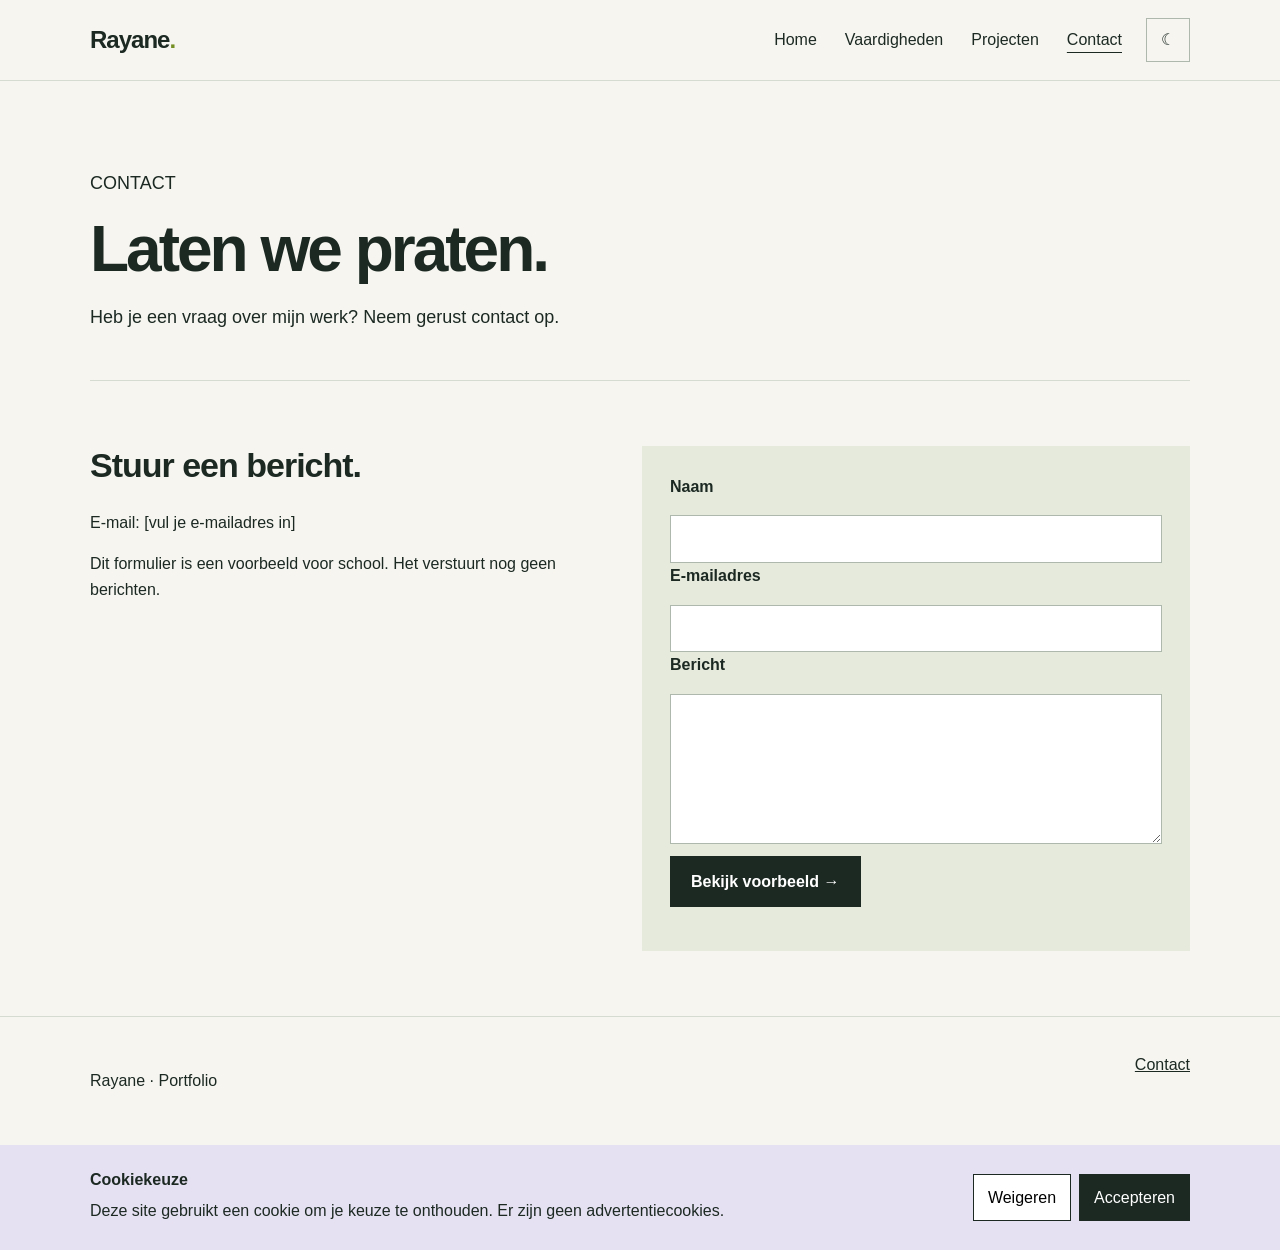
==== contact.html @ 3f1f2404 "Project setup completed" ====
<!DOCTYPE html>
<html lang="nl">
<head>
  <meta charset="UTF-8">
  <meta name="viewport" content="width=device-width, initial-scale=1.0">
  <title>Contact | Rayane</title>
  <link rel="stylesheet" href="style.css">
  <script src="script.js" defer></script>
</head>
<body>
  <!-- Het menu staat op elke pagina. -->
  <header class="header">
    <div class="container header-inner">
      <a class="logo" href="index.html">Rayane<span>.</span></a>
      <button id="menu-button" class="menu-button" type="button" aria-controls="nav-links" aria-expanded="false">Menu</button>
      <nav id="nav-links" class="nav-links" aria-label="Hoofdnavigatie">
        <a href="index.html">Home</a>
        <a href="vaardigheden.html">Vaardigheden</a>
        <a href="projecten.html">Projecten</a>
        <a href="contact.html" aria-current="page">Contact</a>
      </nav>
      <button id="theme-button" class="theme-button" type="button" aria-label="Wissel tussen licht en donker">☾</button>
    </div>
  </header>

  <main class="container">
    <section class="page-title">
      <p class="label">CONTACT</p>
      <h1>Laten we <span>praten.</span></h1>
      <p>Heb je een vraag over mijn werk? Neem gerust contact op.</p>
    </section>
    <section class="section contact-layout">
      <div>
        <h2>Stuur een bericht.</h2>
        <p>E-mail: [vul je e-mailadres in]</p>
        <p>Dit formulier is een voorbeeld voor school. Het verstuurt nog geen berichten.</p>
      </div>
      <form id="contact-form" class="contact-form">
        <label for="name">Naam</label>
        <input id="name" name="name" type="text" required>
        <label for="email">E-mailadres</label>
        <input id="email" name="email" type="email" required>
        <label for="message">Bericht</label>
        <textarea id="message" name="message" rows="5" required></textarea>
        <button class="button" type="submit">Bekijk voorbeeld →</button>
        <p id="form-message" role="status"></p>
      </form>
    </section>
  </main>

  <footer class="footer">
    <div class="container">
      <p>Rayane · Portfolio</p>
      <a href="contact.html">Contact</a>
    </div>
  </footer>

  <!-- Deze melding is een voorbeeld voor het schoolproject. -->
  <div id="cookie-box" class="cookie-box">
    <div class="container cookie-inner">
      <div>
        <strong>Cookiekeuze</strong>
        <p>Deze site gebruikt een cookie om je keuze te onthouden. Er zijn geen advertentiecookies.</p>
      </div>
      <div class="cookie-buttons">
        <button id="cookie-reject" type="button">Weigeren</button>
        <button id="cookie-accept" type="button">Accepteren</button>
      </div>
    </div>
  </div>
</body>
</html>
---- style.css ----
/* Basis van de pagina */
* {
  box-sizing: border-box;
}

body {
  margin: 0;
  background-color: #f6f5f0;
  color: #1c2923;
  font-family: Arial, sans-serif;
  line-height: 1.6;
}

.container {
  width: 90%;
  max-width: 1100px;
  margin: 0 auto;
}

a { color: inherit; }
button, input, textarea { font: inherit; }
button { cursor: pointer; }

/* De balk bovenaan */
.header { border-bottom: 1px solid #d5dbd1; }
.header-inner {
  display: flex;
  align-items: center;
  gap: 24px;
  min-height: 80px;
}
.logo {
  margin-right: auto;
  font-size: 24px;
  font-weight: bold;
  text-decoration: none;
  letter-spacing: -1px;
}
.logo span { color: #758f24; }
.nav-links { display: flex; gap: 28px; }
.nav-links a { text-decoration: none; }
.nav-links a:hover, .nav-links a[aria-current="page"] {
  text-decoration: underline;
  text-underline-offset: 7px;
}
.theme-button, .menu-button {
  padding: 8px 14px;
  border: 1px solid #aeb8ac;
  background: transparent;
  color: inherit;
}
.menu-button { display: none; }

/* Introductie op de homepage */
.hero {
  display: flex;
  align-items: stretch;
  gap: 55px;
  padding: 75px 0 85px;
}
.hero-text { flex: 1; align-self: center; }
.hero-text h1, .page-title h1 {
  margin: 10px 0 20px;
  font-size: 64px;
  line-height: 1.05;
  letter-spacing: -3px;
}
.hero-text h1 span { color: #718b25; }
.hero-text p { max-width: 490px; }
.hero-text #greeting { font-weight: bold; font-size: 14px; }
.hero-image {
  flex: 1;
  min-height: 400px;
  background: #d2ee7a;
  color: #1c2923;
  display: flex;
  flex-direction: column;
  align-items: center;
  justify-content: center;
}
.image-symbol {
  display: flex;
  align-items: center;
  justify-content: center;
  width: 180px;
  height: 180px;
  border: 3px solid #1c2923;
  background: #eef9cb;
  box-shadow: 15px 15px 0 #93b44a;
  font-size: 100px;
  font-weight: bold;
  transform: rotate(-6deg);
}
.hero-image p { margin-top: 35px; font-size: 13px; font-weight: bold; letter-spacing: 2px; }
.button {
  display: inline-block;
  padding: 12px 20px;
  margin-top: 12px;
  border: 1px solid #1c2923;
  background: #1c2923;
  color: white;
  text-decoration: none;
  font-weight: bold;
}
.button:hover { background: #4b6434; }

/* Kaarten en overige inhoud */
.section { padding: 65px 0; border-top: 1px solid #d5dbd1; }
h2 { margin: 0 0 25px; font-size: 34px; line-height: 1.15; letter-spacing: -1px; }
h3 { font-size: 21px; }
.cards { display: flex; gap: 18px; }
.card {
  flex: 1;
  padding: 28px;
  background: #e6eadd;
  border: 1px solid #d5dbd1;
}
.card:nth-child(2) { background: #e6e1f2; }
.card:nth-child(3) { background: #f0e9d1; }
.card h3 { margin-top: 0; }
.card a { font-weight: bold; text-underline-offset: 4px; }
.page-title { padding: 70px 0 30px; max-width: 750px; }
.page-title p { font-size: 18px; }
.table-wrap { overflow-x: auto; }
table { width: 100%; border-collapse: collapse; text-align: left; }
th, td { padding: 14px; border-bottom: 1px solid #c8d0c5; }
th { background: #e6eadd; }

/* Countdown */
.countdown {
  display: flex;
  justify-content: space-between;
  align-items: center;
  gap: 25px;
  margin: 20px 0 80px;
  padding: 35px;
  background: #1c2923;
  color: white;
}
.countdown h2 { margin-bottom: 10px; }
.countdown p { margin-bottom: 0; }
.count-box { display: flex; gap: 20px; }
.count-box span { text-align: center; font-size: 12px; }
.count-box strong { display: block; font-size: 32px; }

/* Contactformulier */
.contact-layout { display: flex; gap: 60px; }
.contact-layout > div, .contact-form { flex: 1; }
.contact-form { padding: 28px; background: #e6eadd; }
.contact-form label { display: block; margin: 0 0 16px; font-weight: bold; }
.contact-form input, .contact-form textarea {
  display: block;
  width: 100%;
  margin-top: 5px;
  padding: 10px;
  border: 1px solid #aeb8ac;
  background: white;
  color: #1c2923;
}

/* Footer en cookiemelding */
.footer { padding: 35px 0; border-top: 1px solid #d5dbd1; }
.footer .container { display: flex; justify-content: space-between; gap: 15px; }
.cookie-box { padding: 22px 0; background: #e6e1f2; color: #1c2923; }
.cookie-inner { display: flex; align-items: center; justify-content: space-between; gap: 20px; }
.cookie-inner p { margin: 5px 0; }
.cookie-buttons { display: flex; gap: 8px; }
.cookie-buttons button { padding: 10px 14px; border: 1px solid #1c2923; background: white; }
.cookie-buttons button:last-child { background: #1c2923; color: white; }
[hidden] { display: none !important; }

/* Donkere modus */
body.dark { background: #19231e; color: #f2f4ec; }
body.dark .header, body.dark .footer, body.dark .section { border-color: #4a584d; }
body.dark .card, body.dark .contact-form { background: #2b392e; border-color: #4a584d; }
body.dark th { background: #2b392e; }
body.dark .button { background: #d2ee7a; color: #1c2923; }
body.dark .countdown { background: #354639; }

/* Klein scherm: onderdelen onder elkaar */
@media (max-width: 700px) {
  .header-inner { flex-wrap: wrap; padding: 15px 0; }
  .menu-button { display: block; }
  .nav-links { display: none; order: 4; width: 100%; flex-direction: column; gap: 14px; }
  .nav-links.open { display: flex; }
  .hero, .cards, .contact-layout, .countdown, .cookie-inner { flex-direction: column; }
  .hero { padding: 50px 0; gap: 30px; }
  .hero-text h1, .page-title h1 { font-size: 48px; }
  .hero-image { width: 100%; min-height: 300px; }
  .section { padding: 50px 0; }
  .countdown { align-items: flex-start; }
  .footer .container { flex-direction: column; }
}

/* Voorbeeld van position: relative, zoals gevraagd in de opdracht. */
.hero-image { position: relative; }
body.dark .hero-text h1 span { color: #d2ee7a; }
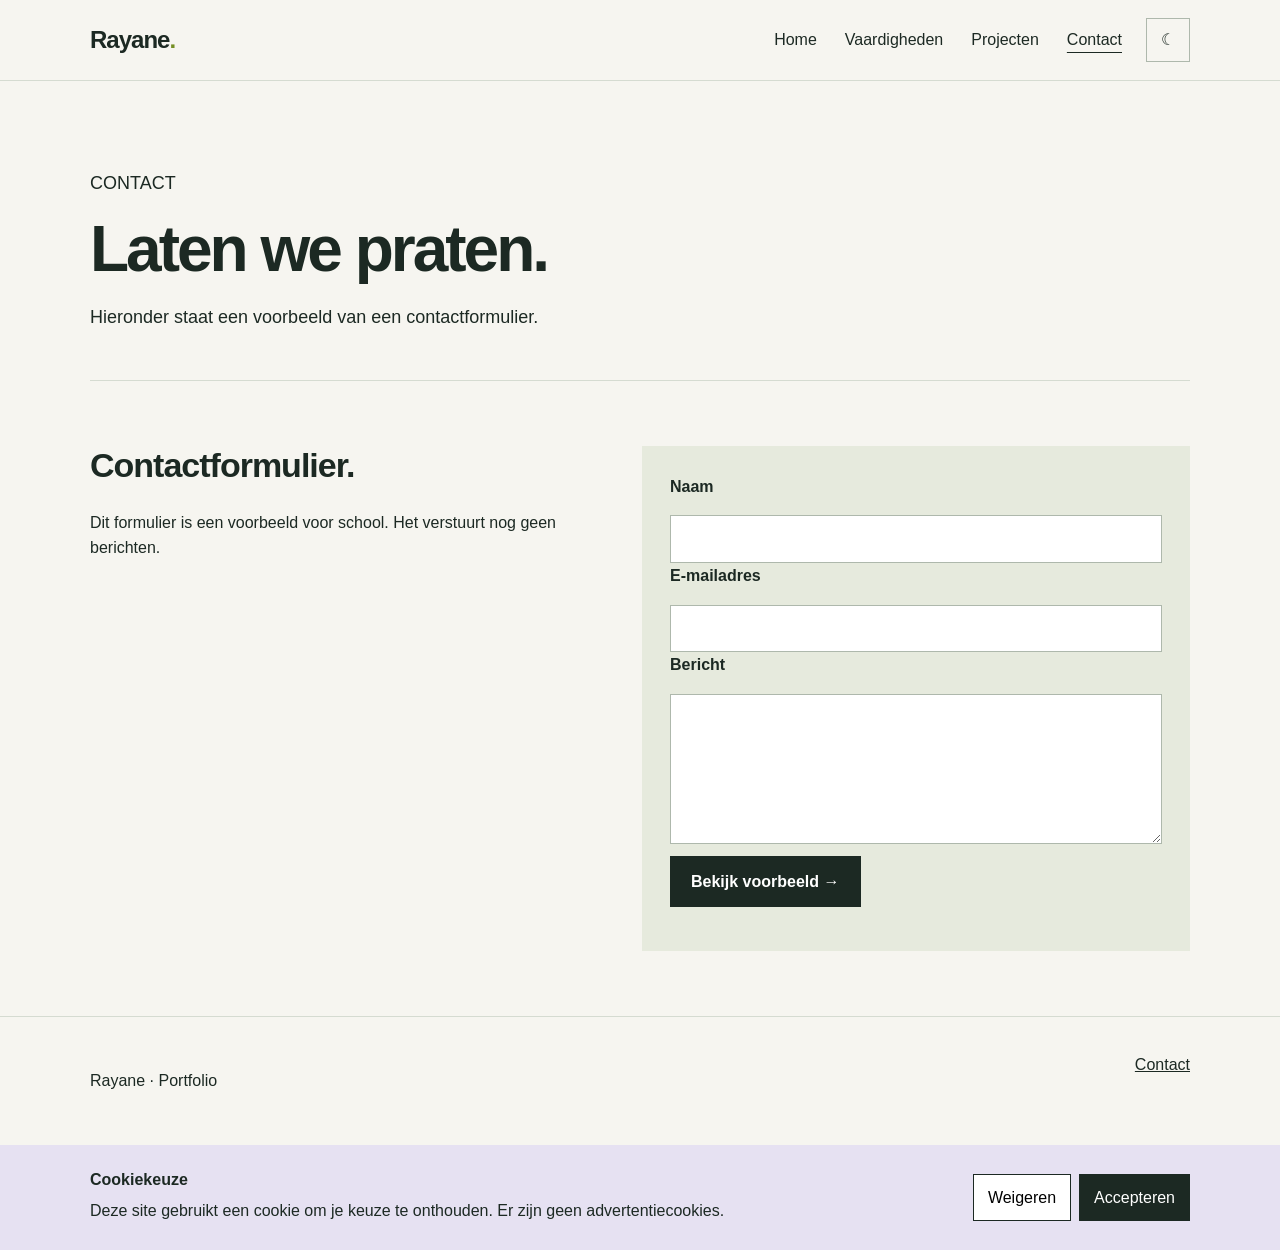
==== commit 9bb56139: "Finish contact page" ====
--- a/contact.html
+++ b/contact.html
@@ -27,12 +27,11 @@
     <section class="page-title">
       <p class="label">CONTACT</p>
       <h1>Laten we <span>praten.</span></h1>
-      <p>Heb je een vraag over mijn werk? Neem gerust contact op.</p>
+      <p>Hieronder staat een voorbeeld van een contactformulier.</p>
     </section>
     <section class="section contact-layout">
       <div>
-        <h2>Stuur een bericht.</h2>
-        <p>E-mail: [vul je e-mailadres in]</p>
+        <h2>Contactformulier.</h2>
         <p>Dit formulier is een voorbeeld voor school. Het verstuurt nog geen berichten.</p>
       </div>
       <form id="contact-form" class="contact-form">
--- a/style.css
+++ b/style.css
@@ -195,3 +195,11 @@
 /* Voorbeeld van position: relative, zoals gevraagd in de opdracht. */
 .hero-image { position: relative; }
 body.dark .hero-text h1 span { color: #d2ee7a; }
+
+/* De afbeeldingen van mijn Roblox-games. */
+.game-image {
+  width: 100%;
+  height: 180px;
+  object-fit: cover;
+  object-position: left;
+}
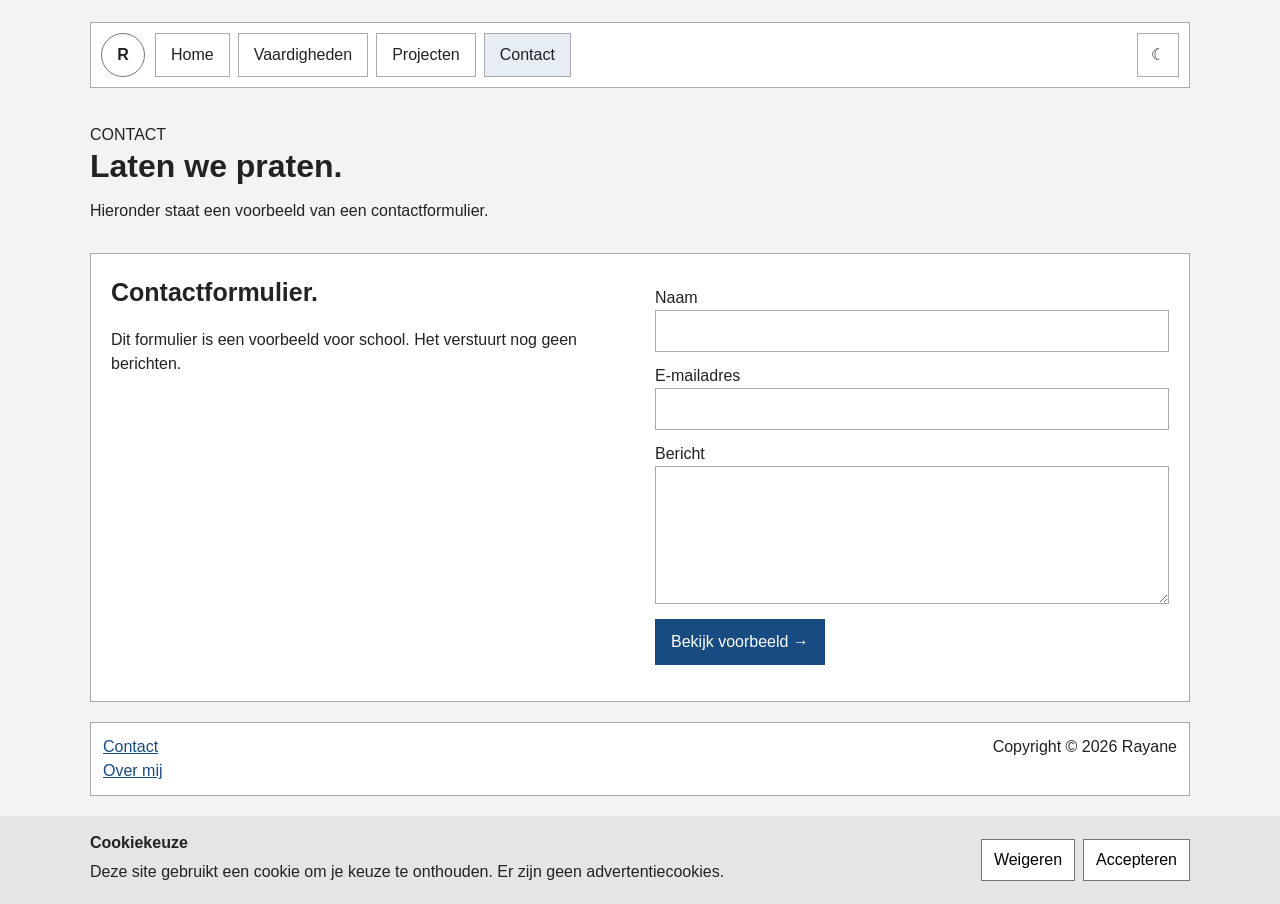
==== commit e28e9eb3: "Match portfolio wireframe" ====
--- a/contact.html
+++ b/contact.html
@@ -11,7 +11,7 @@
   <!-- Het menu staat op elke pagina. -->
   <header class="header">
     <div class="container header-inner">
-      <a class="logo" href="index.html">Rayane<span>.</span></a>
+      <a class="logo" href="index.html" aria-label="Rayane, naar de homepage">R</a>
       <button id="menu-button" class="menu-button" type="button" aria-controls="nav-links" aria-expanded="false">Menu</button>
       <nav id="nav-links" class="nav-links" aria-label="Hoofdnavigatie">
         <a href="index.html">Home</a>
@@ -49,8 +49,8 @@
 
   <footer class="footer">
     <div class="container">
-      <p>Rayane · Portfolio</p>
-      <a href="contact.html">Contact</a>
+      <div><a href="contact.html">Contact</a><br><a href="index.html#over-mij">Over mij</a></div>
+      <p>Copyright © 2026 Rayane</p>
     </div>
   </footer>
 
--- a/style.css
+++ b/style.css
@@ -1,14 +1,14 @@
-/* Basis van de pagina */
+/* Algemene opmaak */
 * {
   box-sizing: border-box;
 }
 
 body {
   margin: 0;
-  background-color: #f6f5f0;
-  color: #1c2923;
+  background: #f3f3f3;
+  color: #222;
   font-family: Arial, sans-serif;
-  line-height: 1.6;
+  line-height: 1.5;
 }
 
 .container {
@@ -17,189 +17,192 @@
   margin: 0 auto;
 }
 
-a { color: inherit; }
+a { color: #174b82; }
 button, input, textarea { font: inherit; }
 button { cursor: pointer; }
 
-/* De balk bovenaan */
-.header { border-bottom: 1px solid #d5dbd1; }
+/* Navigatie bovenaan */
+.header { padding: 22px 0 0; }
 .header-inner {
   display: flex;
   align-items: center;
-  gap: 24px;
-  min-height: 80px;
+  gap: 10px;
+  padding: 10px;
+  border: 1px solid #aaa;
+  background: white;
 }
 .logo {
-  margin-right: auto;
-  font-size: 24px;
+  display: flex;
+  align-items: center;
+  justify-content: center;
+  width: 44px;
+  height: 44px;
+  border: 1px solid #777;
+  border-radius: 50%;
+  color: #222;
   font-weight: bold;
   text-decoration: none;
-  letter-spacing: -1px;
-}
-.logo span { color: #758f24; }
-.nav-links { display: flex; gap: 28px; }
-.nav-links a { text-decoration: none; }
+}
+.logo span { color: #174b82; }
+.nav-links { display: flex; gap: 8px; }
+.nav-links a {
+  padding: 9px 15px;
+  border: 1px solid #aaa;
+  color: #222;
+  text-decoration: none;
+}
 .nav-links a:hover, .nav-links a[aria-current="page"] {
-  text-decoration: underline;
-  text-underline-offset: 7px;
+  background: #e7edf4;
 }
 .theme-button, .menu-button {
-  padding: 8px 14px;
-  border: 1px solid #aeb8ac;
-  background: transparent;
-  color: inherit;
-}
+  padding: 9px 13px;
+  border: 1px solid #aaa;
+  background: white;
+  color: #222;
+}
+.theme-button { margin-left: auto; }
 .menu-button { display: none; }
 
-/* Introductie op de homepage */
+/* Bovenste deel van de homepagina */
 .hero {
   display: flex;
-  align-items: stretch;
-  gap: 55px;
-  padding: 75px 0 85px;
-}
-.hero-text { flex: 1; align-self: center; }
+  gap: 20px;
+  margin-top: 20px;
+  padding: 18px;
+  border: 1px solid #aaa;
+  background: white;
+}
+.hero-text, .hero-image { flex: 1; min-width: 0; }
+.hero-text { padding: 0 4px; }
 .hero-text h1, .page-title h1 {
-  margin: 10px 0 20px;
-  font-size: 64px;
-  line-height: 1.05;
-  letter-spacing: -3px;
-}
-.hero-text h1 span { color: #718b25; }
-.hero-text p { max-width: 490px; }
-.hero-text #greeting { font-weight: bold; font-size: 14px; }
-.hero-image {
-  flex: 1;
-  min-height: 400px;
-  background: #d2ee7a;
-  color: #1c2923;
-  display: flex;
-  flex-direction: column;
-  align-items: center;
-  justify-content: center;
-}
-.image-symbol {
-  display: flex;
-  align-items: center;
-  justify-content: center;
-  width: 180px;
-  height: 180px;
-  border: 3px solid #1c2923;
-  background: #eef9cb;
-  box-shadow: 15px 15px 0 #93b44a;
-  font-size: 100px;
-  font-weight: bold;
-  transform: rotate(-6deg);
-}
-.hero-image p { margin-top: 35px; font-size: 13px; font-weight: bold; letter-spacing: 2px; }
+  margin: 0 0 14px;
+  font-size: 32px;
+  line-height: 1.2;
+}
+.hero-text p { max-width: 500px; }
+.hero-image { position: relative; }
+.hero-photo {
+  width: 100%;
+  height: 100%;
+  min-height: 300px;
+  object-fit: cover;
+  object-position: left;
+}
 .button {
   display: inline-block;
-  padding: 12px 20px;
-  margin-top: 12px;
-  border: 1px solid #1c2923;
-  background: #1c2923;
+  padding: 10px 15px;
+  border: 1px solid #174b82;
+  background: #174b82;
   color: white;
   text-decoration: none;
-  font-weight: bold;
-}
-.button:hover { background: #4b6434; }
-
-/* Kaarten en overige inhoud */
-.section { padding: 65px 0; border-top: 1px solid #d5dbd1; }
-h2 { margin: 0 0 25px; font-size: 34px; line-height: 1.15; letter-spacing: -1px; }
-h3 { font-size: 21px; }
-.cards { display: flex; gap: 18px; }
+}
+.button:hover { background: #10395f; }
+
+/* Kaarten onder de introductie */
+.section {
+  margin-top: 20px;
+  padding: 20px;
+  border: 1px solid #aaa;
+  background: white;
+}
+h2 { margin: 0 0 16px; font-size: 25px; }
+h3 { font-size: 20px; }
+.cards { display: flex; gap: 12px; }
 .card {
   flex: 1;
-  padding: 28px;
-  background: #e6eadd;
-  border: 1px solid #d5dbd1;
-}
-.card:nth-child(2) { background: #e6e1f2; }
-.card:nth-child(3) { background: #f0e9d1; }
-.card h3 { margin-top: 0; }
-.card a { font-weight: bold; text-underline-offset: 4px; }
-.page-title { padding: 70px 0 30px; max-width: 750px; }
-.page-title p { font-size: 18px; }
-.table-wrap { overflow-x: auto; }
-table { width: 100%; border-collapse: collapse; text-align: left; }
-th, td { padding: 14px; border-bottom: 1px solid #c8d0c5; }
-th { background: #e6eadd; }
-
-/* Countdown */
-.countdown {
-  display: flex;
-  justify-content: space-between;
-  align-items: center;
-  gap: 25px;
-  margin: 20px 0 80px;
-  padding: 35px;
-  background: #1c2923;
-  color: white;
-}
-.countdown h2 { margin-bottom: 10px; }
-.countdown p { margin-bottom: 0; }
-.count-box { display: flex; gap: 20px; }
-.count-box span { text-align: center; font-size: 12px; }
-.count-box strong { display: block; font-size: 32px; }
-
-/* Contactformulier */
-.contact-layout { display: flex; gap: 60px; }
-.contact-layout > div, .contact-form { flex: 1; }
-.contact-form { padding: 28px; background: #e6eadd; }
-.contact-form label { display: block; margin: 0 0 16px; font-weight: bold; }
-.contact-form input, .contact-form textarea {
-  display: block;
-  width: 100%;
-  margin-top: 5px;
-  padding: 10px;
-  border: 1px solid #aeb8ac;
-  background: white;
-  color: #1c2923;
-}
-
-/* Footer en cookiemelding */
-.footer { padding: 35px 0; border-top: 1px solid #d5dbd1; }
-.footer .container { display: flex; justify-content: space-between; gap: 15px; }
-.cookie-box { padding: 22px 0; background: #e6e1f2; color: #1c2923; }
-.cookie-inner { display: flex; align-items: center; justify-content: space-between; gap: 20px; }
-.cookie-inner p { margin: 5px 0; }
-.cookie-buttons { display: flex; gap: 8px; }
-.cookie-buttons button { padding: 10px 14px; border: 1px solid #1c2923; background: white; }
-.cookie-buttons button:last-child { background: #1c2923; color: white; }
-[hidden] { display: none !important; }
-
-/* Donkere modus */
-body.dark { background: #19231e; color: #f2f4ec; }
-body.dark .header, body.dark .footer, body.dark .section { border-color: #4a584d; }
-body.dark .card, body.dark .contact-form { background: #2b392e; border-color: #4a584d; }
-body.dark th { background: #2b392e; }
-body.dark .button { background: #d2ee7a; color: #1c2923; }
-body.dark .countdown { background: #354639; }
-
-/* Klein scherm: onderdelen onder elkaar */
-@media (max-width: 700px) {
-  .header-inner { flex-wrap: wrap; padding: 15px 0; }
-  .menu-button { display: block; }
-  .nav-links { display: none; order: 4; width: 100%; flex-direction: column; gap: 14px; }
-  .nav-links.open { display: flex; }
-  .hero, .cards, .contact-layout, .countdown, .cookie-inner { flex-direction: column; }
-  .hero { padding: 50px 0; gap: 30px; }
-  .hero-text h1, .page-title h1 { font-size: 48px; }
-  .hero-image { width: 100%; min-height: 300px; }
-  .section { padding: 50px 0; }
-  .countdown { align-items: flex-start; }
-  .footer .container { flex-direction: column; }
-}
-
-/* Voorbeeld van position: relative, zoals gevraagd in de opdracht. */
-.hero-image { position: relative; }
-body.dark .hero-text h1 span { color: #d2ee7a; }
-
-/* De afbeeldingen van mijn Roblox-games. */
+  min-width: 0;
+  padding: 16px;
+  border: 1px solid #bbb;
+  background: #fafafa;
+}
+.hero + .section { margin-top: 0; border-top: 0; }
+.hero + .section .card { text-align: center; }
+.card h3 { margin: 12px 0; }
+.card p { margin: 10px 0; }
+.project-image {
+  width: 140px;
+  max-width: 100%;
+  height: 80px;
+  object-fit: cover;
+  object-position: left;
+}
 .game-image {
   width: 100%;
   height: 180px;
   object-fit: cover;
   object-position: left;
+}
+
+/* De andere pagina's en de tabel */
+.page-title { padding: 35px 0 10px; }
+.page-title p { margin: 0; }
+.table-wrap { overflow-x: auto; }
+table { width: 100%; border-collapse: collapse; text-align: left; }
+th, td { padding: 12px; border: 1px solid #bbb; }
+th { background: #eee; }
+
+/* Aftellen naar de voorlopige deadline */
+.countdown {
+  margin-top: 22px;
+  padding-top: 12px;
+  border-top: 1px solid #ddd;
+}
+.countdown p { margin: 5px 0; font-size: 14px; }
+.count-box { display: flex; gap: 18px; }
+.count-box span { font-size: 13px; }
+.count-box strong { font-size: 18px; }
+
+/* Contactformulier */
+.contact-layout { display: flex; gap: 30px; }
+.contact-layout > div, .contact-form { flex: 1; }
+.contact-form label { display: block; margin-top: 12px; }
+.contact-form input, .contact-form textarea {
+  display: block;
+  width: 100%;
+  padding: 8px;
+  border: 1px solid #aaa;
+  background: white;
+  color: #222;
+}
+.contact-form button { margin-top: 15px; }
+
+/* Footer en cookiemelding */
+.footer { padding: 20px 0; }
+.footer .container {
+  display: flex;
+  justify-content: space-between;
+  gap: 15px;
+  padding: 12px;
+  border: 1px solid #aaa;
+  background: white;
+}
+.footer p { margin: 0; }
+.cookie-box { padding: 15px 0; background: #e5e5e5; color: #222; }
+.cookie-inner { display: flex; align-items: center; justify-content: space-between; gap: 20px; }
+.cookie-inner p { margin: 5px 0; }
+.cookie-buttons { display: flex; gap: 8px; }
+.cookie-buttons button { padding: 8px 12px; border: 1px solid #777; background: white; }
+[hidden] { display: none !important; }
+
+/* Donkere modus */
+body.dark { background: #1b1b1b; color: #f4f4f4; }
+body.dark .header-inner, body.dark .hero, body.dark .section, body.dark .footer .container {
+  background: #282828;
+  border-color: #666;
+}
+body.dark .card, body.dark th { background: #333; border-color: #666; }
+body.dark a { color: #a9cef6; }
+body.dark .logo, body.dark .nav-links a { color: white; }
+body.dark .nav-links a:hover, body.dark .nav-links a[aria-current="page"] { background: #444; }
+
+/* Op een klein scherm staan de onderdelen onder elkaar. */
+@media (max-width: 700px) {
+  .header-inner { flex-wrap: wrap; }
+  .menu-button { display: block; }
+  .nav-links { display: none; order: 4; width: 100%; flex-direction: column; }
+  .nav-links.open { display: flex; }
+  .hero, .cards, .contact-layout, .cookie-inner { flex-direction: column; }
+  .hero-photo { min-height: 220px; }
+  .count-box { flex-wrap: wrap; }
+  .footer .container { flex-direction: column; }
 }
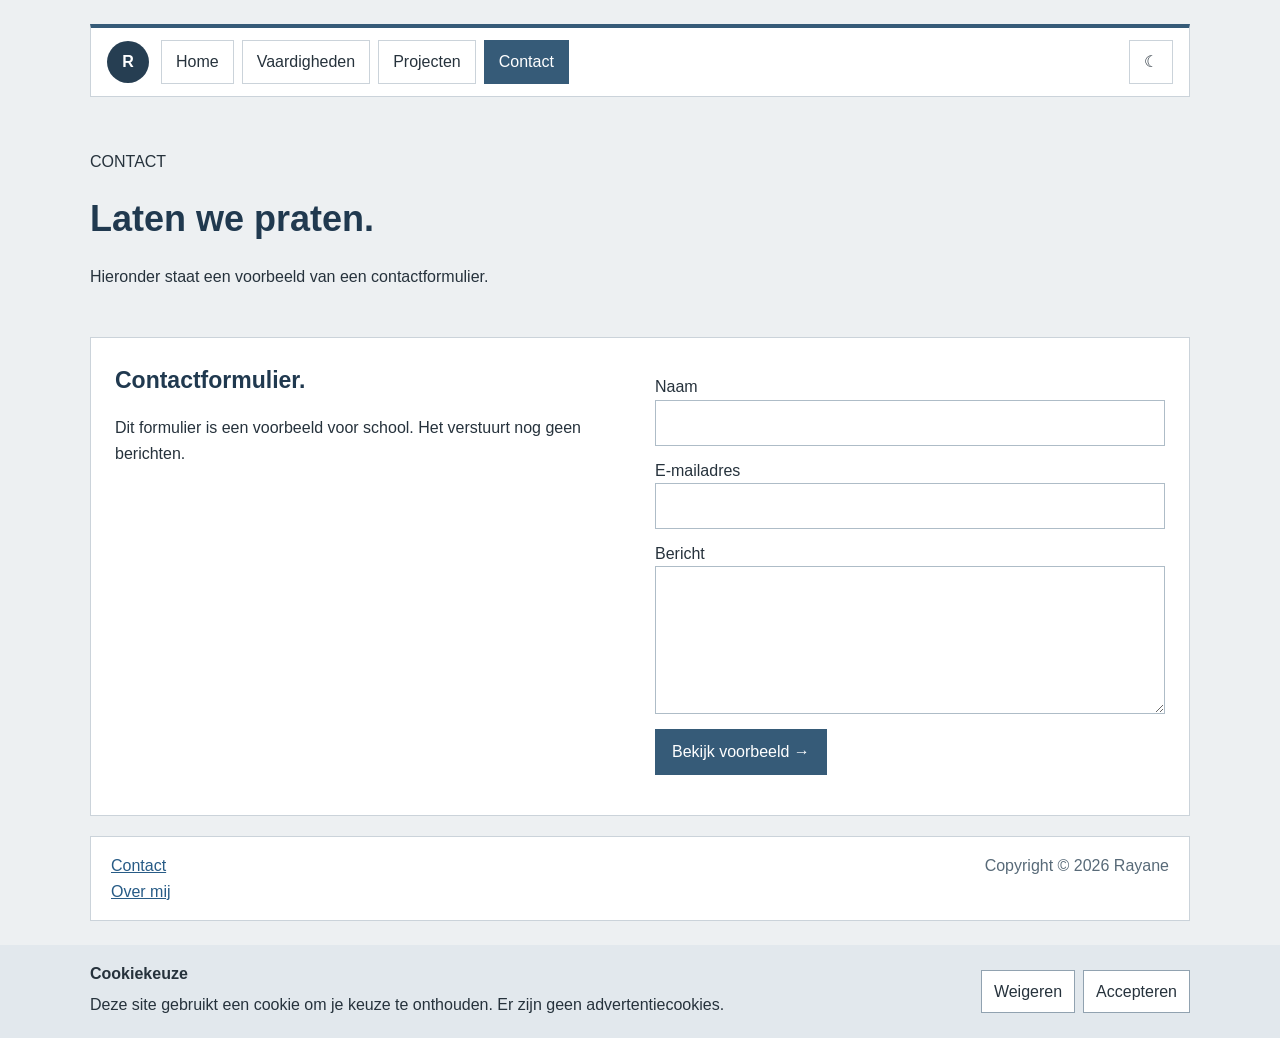
==== commit c4124c2f: "Improve portfolio details and layout" ====
--- a/contact.html
+++ b/contact.html
@@ -19,7 +19,7 @@
         <a href="projecten.html">Projecten</a>
         <a href="contact.html" aria-current="page">Contact</a>
       </nav>
-      <button id="theme-button" class="theme-button" type="button" aria-label="Wissel tussen licht en donker">☾</button>
+      <button id="theme-button" class="theme-button" type="button" aria-label="Wissel tussen licht en donker" aria-pressed="false">☾</button>
     </div>
   </header>
 
--- a/style.css
+++ b/style.css
@@ -1,208 +1,181 @@
-/* Algemene opmaak */
-* {
-  box-sizing: border-box;
-}
-
-body {
-  margin: 0;
-  background: #f3f3f3;
-  color: #222;
-  font-family: Arial, sans-serif;
-  line-height: 1.5;
-}
-
-.container {
-  width: 90%;
-  max-width: 1100px;
-  margin: 0 auto;
-}
-
-a { color: #174b82; }
-button, input, textarea { font: inherit; }
-button { cursor: pointer; }
-
-/* Navigatie bovenaan */
-.header { padding: 22px 0 0; }
-.header-inner {
-  display: flex;
-  align-items: center;
-  gap: 10px;
-  padding: 10px;
-  border: 1px solid #aaa;
-  background: white;
-}
-.logo {
-  display: flex;
-  align-items: center;
-  justify-content: center;
-  width: 44px;
-  height: 44px;
-  border: 1px solid #777;
-  border-radius: 50%;
-  color: #222;
-  font-weight: bold;
-  text-decoration: none;
-}
-.logo span { color: #174b82; }
-.nav-links { display: flex; gap: 8px; }
-.nav-links a {
-  padding: 9px 15px;
-  border: 1px solid #aaa;
-  color: #222;
-  text-decoration: none;
-}
-.nav-links a:hover, .nav-links a[aria-current="page"] {
-  background: #e7edf4;
-}
-.theme-button, .menu-button {
-  padding: 9px 13px;
-  border: 1px solid #aaa;
-  background: white;
-  color: #222;
-}
-.theme-button { margin-left: auto; }
-.menu-button { display: none; }
-
-/* Bovenste deel van de homepagina */
-.hero {
-  display: flex;
-  gap: 20px;
-  margin-top: 20px;
-  padding: 18px;
-  border: 1px solid #aaa;
-  background: white;
-}
-.hero-text, .hero-image { flex: 1; min-width: 0; }
-.hero-text { padding: 0 4px; }
-.hero-text h1, .page-title h1 {
-  margin: 0 0 14px;
-  font-size: 32px;
-  line-height: 1.2;
-}
-.hero-text p { max-width: 500px; }
-.hero-image { position: relative; }
-.hero-photo {
-  width: 100%;
-  height: 100%;
-  min-height: 300px;
-  object-fit: cover;
-  object-position: left;
-}
-.button {
-  display: inline-block;
-  padding: 10px 15px;
-  border: 1px solid #174b82;
-  background: #174b82;
-  color: white;
-  text-decoration: none;
-}
-.button:hover { background: #10395f; }
-
-/* Kaarten onder de introductie */
-.section {
-  margin-top: 20px;
-  padding: 20px;
-  border: 1px solid #aaa;
-  background: white;
-}
-h2 { margin: 0 0 16px; font-size: 25px; }
-h3 { font-size: 20px; }
-.cards { display: flex; gap: 12px; }
-.card {
-  flex: 1;
-  min-width: 0;
-  padding: 16px;
-  border: 1px solid #bbb;
-  background: #fafafa;
-}
-.hero + .section { margin-top: 0; border-top: 0; }
-.hero + .section .card { text-align: center; }
-.card h3 { margin: 12px 0; }
-.card p { margin: 10px 0; }
-.project-image {
-  width: 140px;
-  max-width: 100%;
-  height: 80px;
-  object-fit: cover;
-  object-position: left;
-}
-.game-image {
-  width: 100%;
-  height: 180px;
-  object-fit: cover;
-  object-position: left;
-}
-
-/* De andere pagina's en de tabel */
-.page-title { padding: 35px 0 10px; }
-.page-title p { margin: 0; }
-.table-wrap { overflow-x: auto; }
-table { width: 100%; border-collapse: collapse; text-align: left; }
-th, td { padding: 12px; border: 1px solid #bbb; }
-th { background: #eee; }
-
-/* Aftellen naar de voorlopige deadline */
-.countdown {
-  margin-top: 22px;
-  padding-top: 12px;
-  border-top: 1px solid #ddd;
-}
-.countdown p { margin: 5px 0; font-size: 14px; }
-.count-box { display: flex; gap: 18px; }
-.count-box span { font-size: 13px; }
-.count-box strong { font-size: 18px; }
-
-/* Contactformulier */
-.contact-layout { display: flex; gap: 30px; }
-.contact-layout > div, .contact-form { flex: 1; }
-.contact-form label { display: block; margin-top: 12px; }
-.contact-form input, .contact-form textarea {
-  display: block;
-  width: 100%;
-  padding: 8px;
-  border: 1px solid #aaa;
-  background: white;
-  color: #222;
-}
-.contact-form button { margin-top: 15px; }
-
-/* Footer en cookiemelding */
-.footer { padding: 20px 0; }
-.footer .container {
-  display: flex;
-  justify-content: space-between;
-  gap: 15px;
-  padding: 12px;
-  border: 1px solid #aaa;
-  background: white;
-}
-.footer p { margin: 0; }
-.cookie-box { padding: 15px 0; background: #e5e5e5; color: #222; }
-.cookie-inner { display: flex; align-items: center; justify-content: space-between; gap: 20px; }
-.cookie-inner p { margin: 5px 0; }
-.cookie-buttons { display: flex; gap: 8px; }
-.cookie-buttons button { padding: 8px 12px; border: 1px solid #777; background: white; }
-[hidden] { display: none !important; }
-
-/* Donkere modus */
-body.dark { background: #1b1b1b; color: #f4f4f4; }
-body.dark .header-inner, body.dark .hero, body.dark .section, body.dark .footer .container {
-  background: #282828;
-  border-color: #666;
-}
-body.dark .card, body.dark th { background: #333; border-color: #666; }
-body.dark a { color: #a9cef6; }
-body.dark .logo, body.dark .nav-links a { color: white; }
-body.dark .nav-links a:hover, body.dark .nav-links a[aria-current="page"] { background: #444; }
-
-/* Op een klein scherm staan de onderdelen onder elkaar. */
-@media (max-width: 700px) {
-  .header-inner { flex-wrap: wrap; }
-  .menu-button { display: block; }
-  .nav-links { display: none; order: 4; width: 100%; flex-direction: column; }
-  .nav-links.open { display: flex; }
-  .hero, .cards, .contact-layout, .cookie-inner { flex-direction: column; }
-  .hero-photo { min-height: 220px; }
-  .count-box { flex-wrap: wrap; }
-  .footer .container { flex-direction: column; }
+/* Algemene opmaak */
+* { box-sizing: border-box; }
+
+body {
+  margin: 0;
+  background: #edf0f2;
+  color: #26323c;
+  font-family: Arial, sans-serif;
+  line-height: 1.6;
 }
+
+.container {
+  width: 90%;
+  max-width: 1100px;
+  margin: 0 auto;
+}
+
+a { color: #275b86; }
+button, input, textarea { font: inherit; }
+button { cursor: pointer; }
+
+/* Navigatie */
+.header { padding-top: 24px; }
+.header-inner {
+  display: flex;
+  align-items: center;
+  gap: 12px;
+  padding: 12px 16px;
+  border: 1px solid #cbd3da;
+  border-top: 4px solid #365b78;
+  background: white;
+}
+.logo {
+  display: flex;
+  align-items: center;
+  justify-content: center;
+  width: 42px;
+  height: 42px;
+  border-radius: 50%;
+  background: #263e52;
+  color: white;
+  font-weight: bold;
+  text-decoration: none;
+}
+.nav-links { display: flex; gap: 8px; }
+.nav-links a, .theme-button, .menu-button {
+  padding: 8px 14px;
+  border: 1px solid #cbd3da;
+  background: white;
+  color: #26323c;
+  text-decoration: none;
+}
+.nav-links a:hover, .nav-links a[aria-current="page"] {
+  border-color: #365b78;
+  background: #365b78;
+  color: white;
+}
+.theme-button { margin-left: auto; }
+.menu-button { display: none; }
+
+/* Introductie en afbeelding */
+.hero {
+  display: flex;
+  gap: 28px;
+  margin-top: 20px;
+  padding: 32px;
+  border: 1px solid #cbd3da;
+  background: white;
+}
+.hero-text, .hero-image { flex: 1; min-width: 0; }
+.hero-image { position: relative; display: flex; align-items: center; }
+.hero-photo, .project-image, .game-image { display: block; width: 100%; height: auto; }
+h1 { margin: 0 0 16px; color: #20394f; font-size: 36px; }
+h2 { margin: 0 0 16px; color: #20394f; font-size: 23px; }
+h3 { color: #20394f; font-size: 20px; }
+.button {
+  display: inline-block;
+  padding: 9px 16px;
+  border: 1px solid #365b78;
+  background: #365b78;
+  color: white;
+  text-decoration: none;
+}
+.button:hover { background: #263e52; }
+
+/* Pagina's en projectblokken */
+.section {
+  margin-top: 20px;
+  padding: 24px;
+  border: 1px solid #cbd3da;
+  background: white;
+}
+.home-projects { margin-top: 0; border-top: 0; }
+.cards { display: flex; gap: 16px; }
+.card {
+  flex: 1;
+  min-width: 0;
+  padding: 18px;
+  border: 1px solid #d5dde3;
+  background: white;
+}
+.home-card { text-align: center; }
+.card h2, .card h3 { margin: 16px 0 8px; }
+.card p { margin: 8px 0 14px; }
+.card a { font-weight: bold; }
+.page-title { padding: 36px 0 12px; }
+.project-list { display: flex; flex-direction: column; gap: 25px; }
+.project-row { display: flex; align-items: center; gap: 24px; padding-bottom: 25px; border-bottom: 1px solid #d5dde3; }
+.project-picture { flex: 3; }
+.project-info { flex: 2; }
+.project-info a { font-weight: bold; }
+.table-wrap { overflow-x: auto; }
+table { width: 100%; border-collapse: collapse; text-align: left; }
+th, td { padding: 12px; border: 1px solid #cbd3da; }
+th { background: #eef2f5; }
+
+/* Countdown */
+.countdown { margin-top: 20px; padding-top: 12px; border-top: 1px solid #dce3e8; }
+.countdown p { margin: 5px 0; color: #586a78; font-size: 14px; }
+.count-box { display: flex; gap: 16px; }
+.count-box span { font-size: 13px; }
+.count-box strong { font-size: 18px; }
+
+/* Contact */
+.contact-layout { display: flex; gap: 30px; }
+.contact-layout > div, .contact-form { flex: 1; }
+.contact-form label { display: block; margin-top: 12px; }
+.contact-form input, .contact-form textarea {
+  display: block;
+  width: 100%;
+  padding: 9px;
+  border: 1px solid #aebcc7;
+  background: white;
+  color: #26323c;
+}
+.contact-form button { margin-top: 15px; }
+
+/* Footer en cookiemelding */
+.footer { padding: 20px 0 24px; }
+.footer .container {
+  display: flex;
+  justify-content: space-between;
+  gap: 15px;
+  padding: 16px 20px;
+  border: 1px solid #cbd3da;
+  background: white;
+}
+.footer p { margin: 0; color: #586a78; }
+.cookie-box { padding: 16px 0; background: #e2e8ed; color: #26323c; }
+.cookie-inner { display: flex; align-items: center; justify-content: space-between; gap: 20px; }
+.cookie-inner p { margin: 5px 0; }
+.cookie-buttons { display: flex; gap: 8px; }
+.cookie-buttons button { padding: 8px 12px; border: 1px solid #91a2b0; background: white; color: #26323c; }
+[hidden] { display: none; }
+
+/* Donkere modus */
+body.dark { background: #1e252a; color: #f2f4f5; }
+body.dark .header-inner, body.dark .hero, body.dark .section, body.dark .footer .container { background: #2a3339; border-color: #58656e; }
+body.dark .card, body.dark th { background: #333e46; border-color: #58656e; }
+body.dark h1, body.dark h2, body.dark h3 { color: white; }
+body.dark .countdown p, body.dark .footer p { color: #c6d1d9; }
+body.dark a { color: #b9dcfa; }
+body.dark .logo { color: white; }
+body.dark .nav-links a { background: #2a3339; color: white; }
+body.dark .nav-links a:hover, body.dark .nav-links a[aria-current="page"] { background: #365b78; }
+
+/* Op een klein scherm staan de onderdelen onder elkaar. */
+@media (max-width: 700px) {
+  .header-inner { flex-wrap: wrap; }
+  .menu-button { display: block; }
+  .nav-links { display: none; order: 4; width: 100%; flex-direction: column; }
+  .nav-links.open { display: flex; }
+  .hero, .cards, .project-row, .contact-layout, .cookie-inner { flex-direction: column; }
+  .project-picture, .project-info { width: 100%; }
+  .hero { padding: 20px; }
+  h1 { font-size: 30px; }
+  .section { padding: 20px; }
+  .count-box { flex-wrap: wrap; }
+  .footer .container { flex-direction: column; }
+}
+
